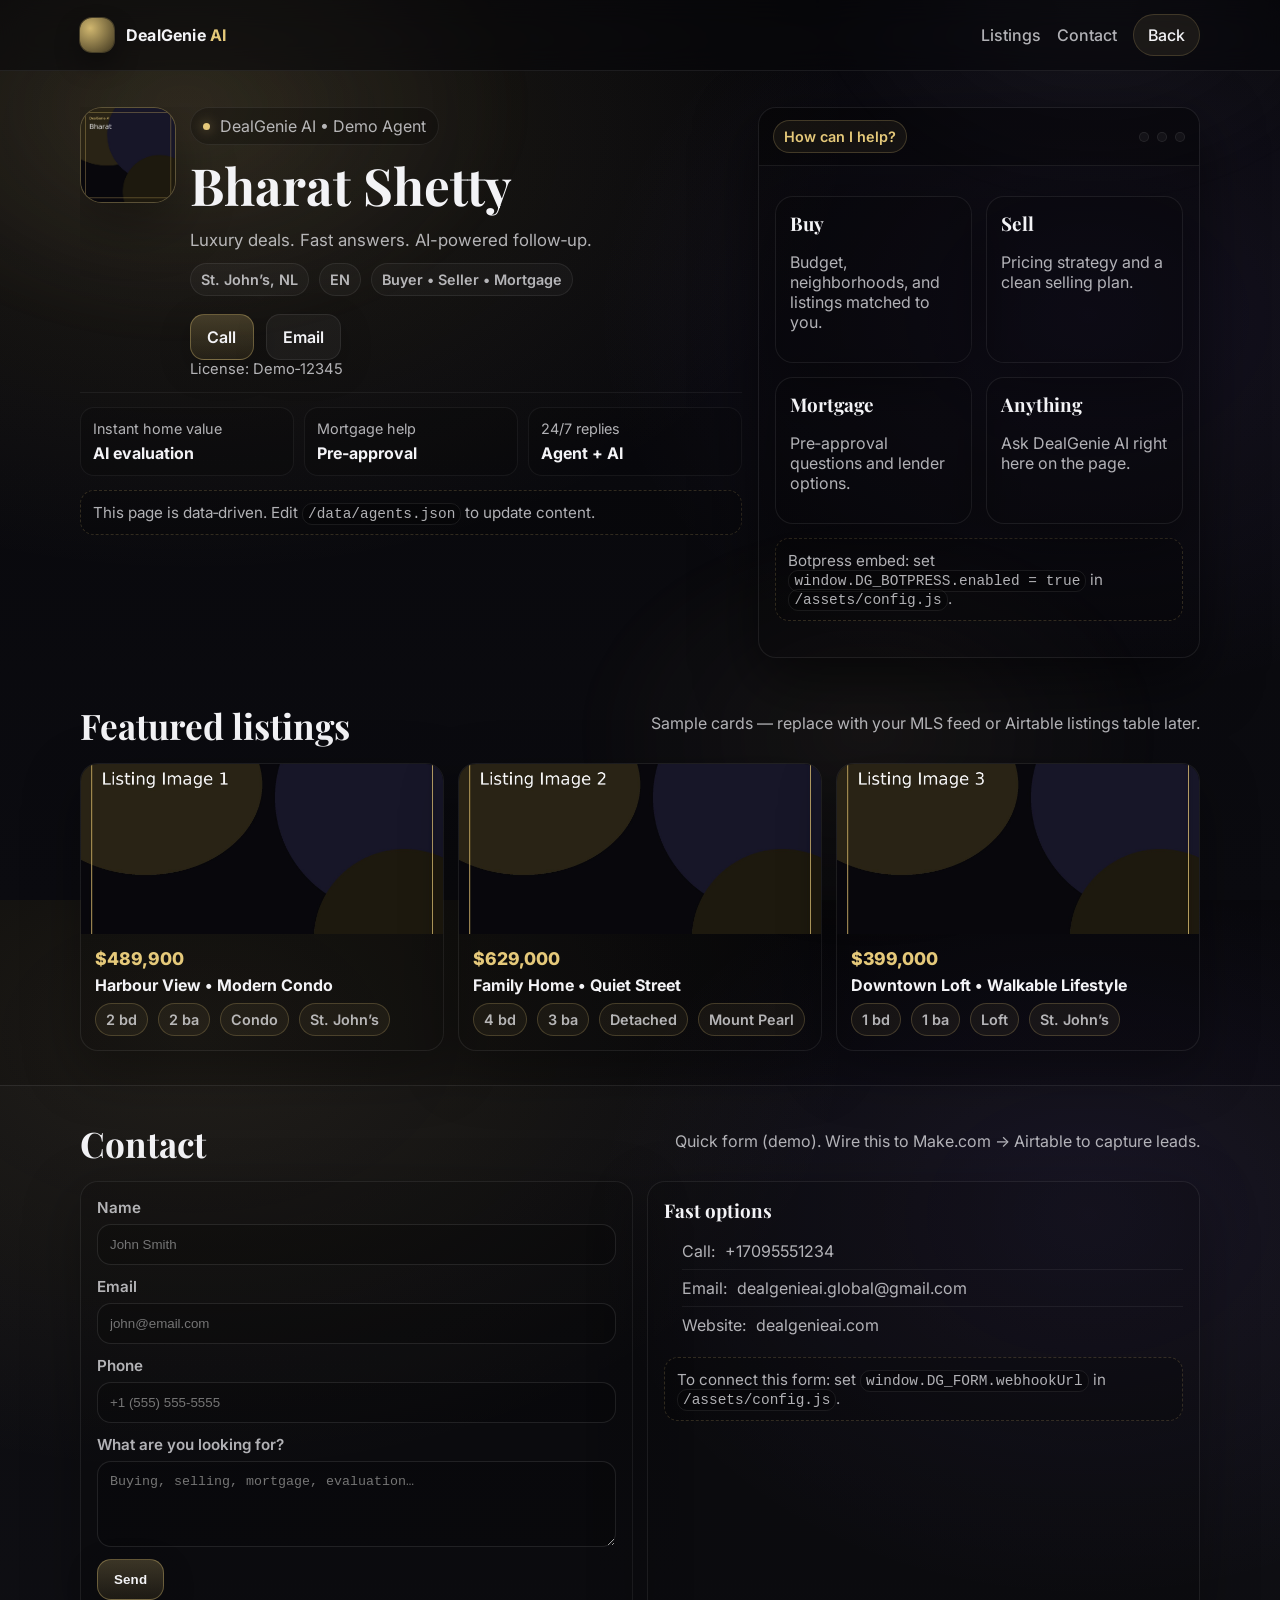
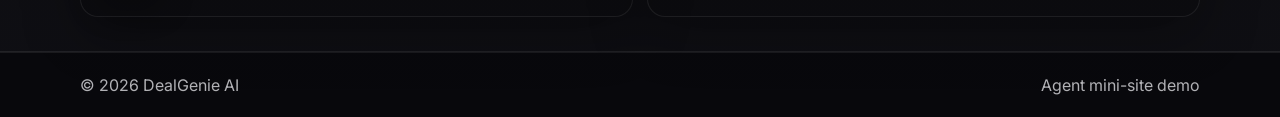
==== agent.html @ 7155f4a6 "Add files via upload" ====
<!doctype html>
<html lang="en">
<head>
  <meta charset="utf-8" />
  <meta name="viewport" content="width=device-width, initial-scale=1" />
  <title>Agent • DealGenie AI</title>
  <meta name="description" content="DealGenie AI agent mini-site." />
  <link rel="icon" href="/assets/favicon.svg" type="image/svg+xml" />
  <link rel="preconnect" href="https://fonts.googleapis.com">
  <link rel="preconnect" href="https://fonts.gstatic.com" crossorigin>
  <link href="https://fonts.googleapis.com/css2?family=Inter:wght@300;400;500;600;700&family=Playfair+Display:wght@500;600;700&display=swap" rel="stylesheet">
  <link rel="stylesheet" href="/assets/styles.css" />
</head>
<body>
  <div class="bg-orbit" aria-hidden="true"></div>

  <header class="topbar">
    <div class="wrap topbar__inner">
      <a class="brand" href="/" aria-label="DealGenie AI Home">
        <span class="brand__mark"></span>
        <span class="brand__text">DealGenie <em>AI</em></span>
      </a>

      <nav class="topnav" aria-label="Primary">
        <a href="#listings">Listings</a>
        <a href="#contact">Contact</a>
        <a href="/" class="pill">Back</a>
      </nav>
    </div>
  </header>

  <main class="agent">
    <section class="agent-hero">
      <div class="wrap agent-hero__grid">
        <div class="agent-hero__left">
          <div class="agent-card">
            <div class="agent-card__top">
              <img id="agentPhoto" class="agent-photo" alt="Agent photo" />
              <div class="agent-meta">
                <div class="kicker"><span class="dot"></span><span id="agentCompany">Real Estate</span></div>
                <h1 id="agentName">Agent Name</h1>
                <p id="agentTagline" class="lead">Your local guide — fast answers, smart deals.</p>

                <div class="badges">
                  <span class="badge" id="agentArea">Area</span>
                  <span class="badge" id="agentLang">EN</span>
                  <span class="badge" id="agentSpecialty">Buyer/Seller</span>
                </div>

                <div class="hero__actions">
                  <a id="btnCall" class="btn btn--gold" href="#">Call</a>
                  <a id="btnEmail" class="btn btn--ghost" href="#">Email</a>
                </div>

                <div class="muted small" id="agentLicense"></div>
              </div>
            </div>

            <div class="agent-card__bottom">
              <div class="quick">
                <div class="quick__item">
                  <div class="mini__label">Instant home value</div>
                  <div class="mini__value">AI evaluation</div>
                </div>
                <div class="quick__item">
                  <div class="mini__label">Mortgage help</div>
                  <div class="mini__value">Pre‑approval</div>
                </div>
                <div class="quick__item">
                  <div class="mini__label">24/7 replies</div>
                  <div class="mini__value">Agent + AI</div>
                </div>
              </div>

              <div class="note">
                This page is data‑driven. Edit <code>/data/agents.json</code> to update content.
              </div>
            </div>
          </div>
        </div>

        <aside class="agent-hero__right">
          <div class="panel">
            <div class="panel__top">
              <div class="chip">How can I help?</div>
              <div class="panel__icons" aria-hidden="true">
                <span></span><span></span><span></span>
              </div>
            </div>
            <div class="panel__body">
              <div class="grid2">
                <div class="card card--tight">
                  <h3>Buy</h3>
                  <p class="muted">Budget, neighborhoods, and listings matched to you.</p>
                </div>
                <div class="card card--tight">
                  <h3>Sell</h3>
                  <p class="muted">Pricing strategy and a clean selling plan.</p>
                </div>
                <div class="card card--tight">
                  <h3>Mortgage</h3>
                  <p class="muted">Pre‑approval questions and lender options.</p>
                </div>
                <div class="card card--tight">
                  <h3>Anything</h3>
                  <p class="muted">Ask DealGenie AI right here on the page.</p>
                </div>
              </div>

              <div class="note">
                Botpress embed: set <code>window.DG_BOTPRESS.enabled = true</code> in <code>/assets/config.js</code>.
              </div>

              <div id="botpressMount" class="botpress-mount" aria-label="Chat widget mount"></div>
            </div>
          </div>
        </aside>
      </div>
    </section>

    <section id="listings" class="section">
      <div class="wrap">
        <div class="section-head">
          <h2>Featured listings</h2>
          <p class="sub">Sample cards — replace with your MLS feed or Airtable listings table later.</p>
        </div>

        <div id="listingGrid" class="listing-grid"></div>
      </div>
    </section>

    <section id="contact" class="section section--alt">
      <div class="wrap">
        <div class="section-head">
          <h2>Contact</h2>
          <p class="sub">Quick form (demo). Wire this to Make.com → Airtable to capture leads.</p>
        </div>

        <div class="grid2">
          <form class="card" id="leadForm">
            <label class="field">
              <span>Name</span>
              <input name="name" required placeholder="John Smith" />
            </label>
            <label class="field">
              <span>Email</span>
              <input type="email" name="email" required placeholder="john@email.com" />
            </label>
            <label class="field">
              <span>Phone</span>
              <input name="phone" placeholder="+1 (555) 555‑5555" />
            </label>
            <label class="field">
              <span>What are you looking for?</span>
              <textarea name="message" rows="4" placeholder="Buying, selling, mortgage, evaluation…"></textarea>
            </label>

            <button class="btn btn--gold" type="submit">Send</button>
            <div class="muted small" id="formStatus" role="status" aria-live="polite"></div>
          </form>

          <div class="card">
            <h3>Fast options</h3>
            <div class="list">
              <div class="list__row"><span class="muted">Call:</span> <a id="contactCall" href="#">—</a></div>
              <div class="list__row"><span class="muted">Email:</span> <a id="contactEmail" href="#">—</a></div>
              <div class="list__row"><span class="muted">Website:</span> <a id="contactWeb" href="#" target="_blank" rel="noreferrer">—</a></div>
            </div>

            <div class="note">
              To connect this form: set <code>window.DG_FORM.webhookUrl</code> in <code>/assets/config.js</code>.
            </div>
          </div>
        </div>

      </div>
    </section>
  </main>

  <footer class="footer">
    <div class="wrap footer__inner">
      <div class="muted">© <span id="y"></span> DealGenie AI</div>
      <div class="muted">Agent mini-site demo</div>
    </div>
  </footer>

  <script src="/assets/config.js"></script>
  <script src="/assets/router.js"></script>
  <script src="/assets/agent.js"></script>
  <script>
    document.getElementById('y').textContent = new Date().getFullYear();
  </script>
</body>
</html>
---- assets/styles.css ----
/* DealGenie AI — Luxury Black & Gold (static demo) */
:root{
  --bg:#07070a;
  --bg2:#0b0b10;
  --panel:#0e0e16;
  --card:#10101a;
  --stroke:rgba(229,201,122,.18);
  --stroke2:rgba(255,255,255,.08);
  --gold:#e5c97a;
  --gold2:#bfa14a;
  --text:#f3f3f6;
  --muted:rgba(243,243,246,.72);
  --shadow: 0 20px 60px rgba(0,0,0,.55);
  --r:18px;
  --r2:14px;
  --max: 1120px;
}

*{box-sizing:border-box}
html,body{height:100%}
body{
  margin:0;
  background: radial-gradient(1200px 800px at 15% 15%, rgba(229,201,122,.10), transparent 55%),
              radial-gradient(900px 700px at 85% 35%, rgba(153,119,255,.09), transparent 55%),
              linear-gradient(180deg, var(--bg), var(--bg2));
  color:var(--text);
  font-family: Inter, system-ui, -apple-system, Segoe UI, Roboto, Arial, sans-serif;
  -webkit-font-smoothing: antialiased;
  -moz-osx-font-smoothing: grayscale;
}

a{color:inherit; text-decoration:none}
a:hover{opacity:.9}
code{
  font-family: ui-monospace, SFMono-Regular, Menlo, Monaco, Consolas, "Liberation Mono", "Courier New", monospace;
  font-size: .95em;
  padding:.12em .35em;
  border:1px solid var(--stroke2);
  border-radius:10px;
  background: rgba(0,0,0,.25);
}

.wrap{width:min(var(--max), calc(100% - 40px)); margin:0 auto}
.muted{color:var(--muted)}
.small{font-size:.92rem}
.sub{color:var(--muted); margin-top:.3rem; max-width: 70ch}

.bg-orbit{
  position:fixed; inset:-120px;
  background:
    radial-gradient(600px 400px at 20% 20%, rgba(229,201,122,.12), transparent 60%),
    radial-gradient(520px 380px at 80% 10%, rgba(255,255,255,.06), transparent 60%),
    radial-gradient(520px 380px at 65% 75%, rgba(229,201,122,.07), transparent 60%);
  filter: blur(20px);
  opacity:.8;
  pointer-events:none;
  z-index:-1;
}

.topbar{
  position:sticky; top:0; z-index:20;
  backdrop-filter: blur(14px);
  background: rgba(7,7,10,.55);
  border-bottom: 1px solid var(--stroke2);
}
.topbar__inner{display:flex; align-items:center; justify-content:space-between; padding:14px 0}
.brand{display:flex; align-items:center; gap:12px}
.brand__mark{
  width:34px; height:34px; border-radius:12px;
  background: radial-gradient(circle at 30% 30%, rgba(229,201,122,.9), rgba(191,161,74,.25));
  box-shadow: 0 0 0 1px rgba(229,201,122,.25), 0 12px 25px rgba(0,0,0,.4);
}
.brand__text{font-weight:700; letter-spacing:.2px}
.brand__text em{font-style:normal; color:var(--gold)}

.topnav{display:flex; align-items:center; gap:16px}
.topnav a{color:var(--muted); font-weight:500}
.topnav a:hover{color:var(--text)}
.pill{
  padding:10px 14px;
  border-radius:999px;
  border:1px solid var(--stroke);
  background: rgba(229,201,122,.08);
  color: var(--text) !important;
}

.hero{padding:54px 0 26px}
.hero__grid{display:grid; grid-template-columns: 1.1fr .9fr; gap:28px; align-items:center}
@media (max-width: 980px){ .hero__grid{grid-template-columns:1fr} }

.kicker{
  display:inline-flex; align-items:center; gap:10px;
  color:var(--muted);
  border:1px solid var(--stroke2);
  padding:8px 12px;
  border-radius:999px;
  background: rgba(0,0,0,.25);
  margin-bottom:14px;
  width: fit-content;
}
.dot{width:7px; height:7px; border-radius:99px; background:var(--gold); box-shadow: 0 0 12px rgba(229,201,122,.55)}
h1,h2,h3{
  font-family: "Playfair Display", Georgia, "Times New Roman", serif;
  margin:0;
}
h1{font-size: clamp(2.2rem, 4vw, 3.2rem); line-height: 1.05}
h2{font-size: clamp(1.6rem, 3vw, 2.2rem)}
h3{font-size: 1.18rem; margin:0 0 6px}
.lead{color:var(--muted); font-size:1.05rem; line-height:1.55; max-width: 70ch; margin:14px 0 0}
.gold{color:var(--gold)}
.glow{color:var(--text); text-shadow: 0 0 16px rgba(229,201,122,.18)}

.hero__actions{display:flex; gap:12px; margin-top:18px; flex-wrap:wrap}
.btn{
  display:inline-flex; align-items:center; justify-content:center;
  border-radius: 14px;
  padding: 12px 16px;
  border:1px solid var(--stroke2);
  background: rgba(255,255,255,.04);
  color: var(--text);
  font-weight: 600;
  letter-spacing:.15px;
  box-shadow: 0 10px 30px rgba(0,0,0,.25);
}
.btn--gold{
  border-color: rgba(229,201,122,.35);
  background: linear-gradient(180deg, rgba(229,201,122,.22), rgba(191,161,74,.10));
}
.btn--ghost:hover{border-color: rgba(229,201,122,.25)}

.mini{display:grid; grid-template-columns: repeat(3, 1fr); gap:12px; margin-top:18px}
@media (max-width: 680px){ .mini{grid-template-columns: 1fr} }
.mini__card{
  padding:14px;
  border-radius: var(--r2);
  border:1px solid var(--stroke2);
  background: rgba(0,0,0,.22);
}
.mini__label{color:var(--muted); font-size:.9rem}
.mini__value{font-weight:700; margin-top:6px}

.panel{
  border-radius: var(--r);
  border:1px solid var(--stroke2);
  background: rgba(0,0,0,.22);
  box-shadow: var(--shadow);
  overflow:hidden;
}
.panel__top{
  display:flex; align-items:center; justify-content:space-between;
  padding:12px 14px;
  border-bottom:1px solid var(--stroke2);
  background: rgba(0,0,0,.25);
}
.chip{
  display:inline-flex; align-items:center;
  padding:7px 10px;
  border-radius:999px;
  border:1px solid rgba(229,201,122,.22);
  color: var(--gold);
  font-weight:600;
  font-size:.9rem;
  background: rgba(229,201,122,.06);
}
.panel__icons{display:flex; gap:8px}
.panel__icons span{width:10px; height:10px; border-radius:99px; border:1px solid var(--stroke2); background: rgba(255,255,255,.04)}
.panel__body{padding:16px}

.preview{display:grid; grid-template-columns: 1fr 1fr; gap:12px}
@media (max-width: 520px){ .preview{grid-template-columns:1fr} }
.avatar-skel{width:58px; height:58px; border-radius:18px; border:1px solid var(--stroke2); background: rgba(255,255,255,.05)}
.lines .line{height:10px; border-radius:999px; border:1px solid var(--stroke2); background: rgba(255,255,255,.04); margin:8px 0}
.w80{width:80%} .w70{width:70%} .w60{width:60%}
.cta-skel{height:40px; border-radius:14px; border:1px solid rgba(229,201,122,.25); background: rgba(229,201,122,.08); margin-top:12px}
.card-skel{height:90px; border-radius:18px; border:1px solid var(--stroke2); background: rgba(255,255,255,.04); margin-bottom:12px}
.note{
  margin-top:14px;
  color: var(--muted);
  font-size: .95rem;
  border:1px dashed rgba(229,201,122,.18);
  padding:12px 12px;
  border-radius:14px;
  background: rgba(0,0,0,.18);
}

.section{padding:34px 0}
.section--alt{background: rgba(255,255,255,.02); border-top:1px solid var(--stroke2); border-bottom:1px solid var(--stroke2)}
.grid3{display:grid; grid-template-columns: repeat(3, 1fr); gap:14px; margin-top:14px}
.grid2{display:grid; grid-template-columns: repeat(2, 1fr); gap:14px; margin-top:14px}
@media (max-width: 900px){ .grid3{grid-template-columns:1fr} .grid2{grid-template-columns:1fr} }

.card{
  padding:16px;
  border-radius: var(--r);
  border:1px solid var(--stroke2);
  background: rgba(0,0,0,.20);
  box-shadow: 0 18px 55px rgba(0,0,0,.35);
}
.card--tight{padding:14px}
.list{margin:10px 0 0; padding-left: 18px; color: var(--muted)}
.list__row{display:flex; gap:10px; padding:8px 0; border-bottom:1px solid rgba(255,255,255,.06)}
.list__row:last-child{border-bottom:0}
.list--ol{padding-left: 22px}

.cta{
  margin-top: 18px;
  padding: 18px;
  border-radius: var(--r);
  border:1px solid rgba(229,201,122,.25);
  background: radial-gradient(700px 300px at 20% 10%, rgba(229,201,122,.10), transparent 60%),
              rgba(0,0,0,.18);
  display:flex; align-items:center; justify-content:space-between; gap:14px;
  flex-wrap:wrap;
}
.cta__copy h3{margin:0 0 6px}
.cta__copy p{margin:0; color:var(--muted)}

.footer{
  padding:22px 0;
  border-top:1px solid var(--stroke2);
  background: rgba(0,0,0,.20);
}
.footer__inner{display:flex; align-items:center; justify-content:space-between; gap:12px; flex-wrap:wrap}

/* Agent page */
.agent{padding-top: 10px}
.agent-hero{padding: 26px 0 10px}
.agent-hero__grid{display:grid; grid-template-columns: 1.2fr .8fr; gap:16px; align-items:start}
@media (max-width: 980px){ .agent-hero__grid{grid-template-columns:1fr} }

.agent-card{overflow:hidden}
.agent-card__top{display:flex; gap:14px; align-items:flex-start}
@media (max-width: 600px){ .agent-card__top{flex-direction:column} }
.agent-photo{
  width: 96px; height: 96px; border-radius: 22px;
  border:1px solid rgba(229,201,122,.25);
  background: rgba(255,255,255,.03);
  object-fit: cover;
  box-shadow: 0 18px 55px rgba(0,0,0,.35);
}
.agent-meta{flex:1}
.badges{display:flex; gap:10px; flex-wrap:wrap; margin-top:10px}
.badge{
  padding:7px 10px;
  border-radius:999px;
  border:1px solid rgba(255,255,255,.08);
  background: rgba(255,255,255,.03);
  color: var(--muted);
  font-weight:600;
  font-size:.9rem;
}
.agent-card__bottom{margin-top:14px; border-top:1px solid rgba(255,255,255,.06); padding-top:14px}
.quick{display:grid; grid-template-columns: repeat(3, 1fr); gap:10px}
@media (max-width: 700px){ .quick{grid-template-columns: 1fr} }
.quick__item{
  border:1px solid rgba(255,255,255,.06);
  border-radius: 14px;
  padding:12px;
  background: rgba(0,0,0,.14);
}
.section-head{display:flex; align-items:flex-end; justify-content:space-between; gap:14px; flex-wrap:wrap; margin-bottom: 14px}

.listing-grid{display:grid; grid-template-columns: repeat(3, 1fr); gap:14px}
@media (max-width: 980px){ .listing-grid{grid-template-columns: 1fr} }

.listing{
  border-radius: var(--r);
  border:1px solid rgba(255,255,255,.08);
  background: rgba(0,0,0,.18);
  overflow:hidden;
  box-shadow: 0 18px 55px rgba(0,0,0,.35);
}
.listing__img{width:100%; height: 170px; object-fit: cover; display:block; background: rgba(255,255,255,.03)}
.listing__body{padding:14px}
.listing__price{color: var(--gold); font-weight: 800; font-size: 1.1rem}
.listing__meta{margin-top:8px; color: var(--muted); display:flex; gap:10px; flex-wrap:wrap}
.pill2{
  padding:7px 10px;
  border-radius:999px;
  border:1px solid rgba(229,201,122,.22);
  background: rgba(229,201,122,.06);
  color: var(--muted);
  font-weight: 600;
  font-size: .9rem;
}

.field{display:grid; gap:7px; margin-bottom:12px}
.field span{color: var(--muted); font-weight: 600; font-size:.95rem}
input, textarea{
  width:100%;
  padding: 12px 12px;
  border-radius: 14px;
  border:1px solid rgba(255,255,255,.10);
  background: rgba(0,0,0,.18);
  color: var(--text);
  outline: none;
}
input:focus, textarea:focus{border-color: rgba(229,201,122,.30); box-shadow: 0 0 0 4px rgba(229,201,122,.08)}
button{cursor:pointer}

.botpress-mount{min-height: 20px}
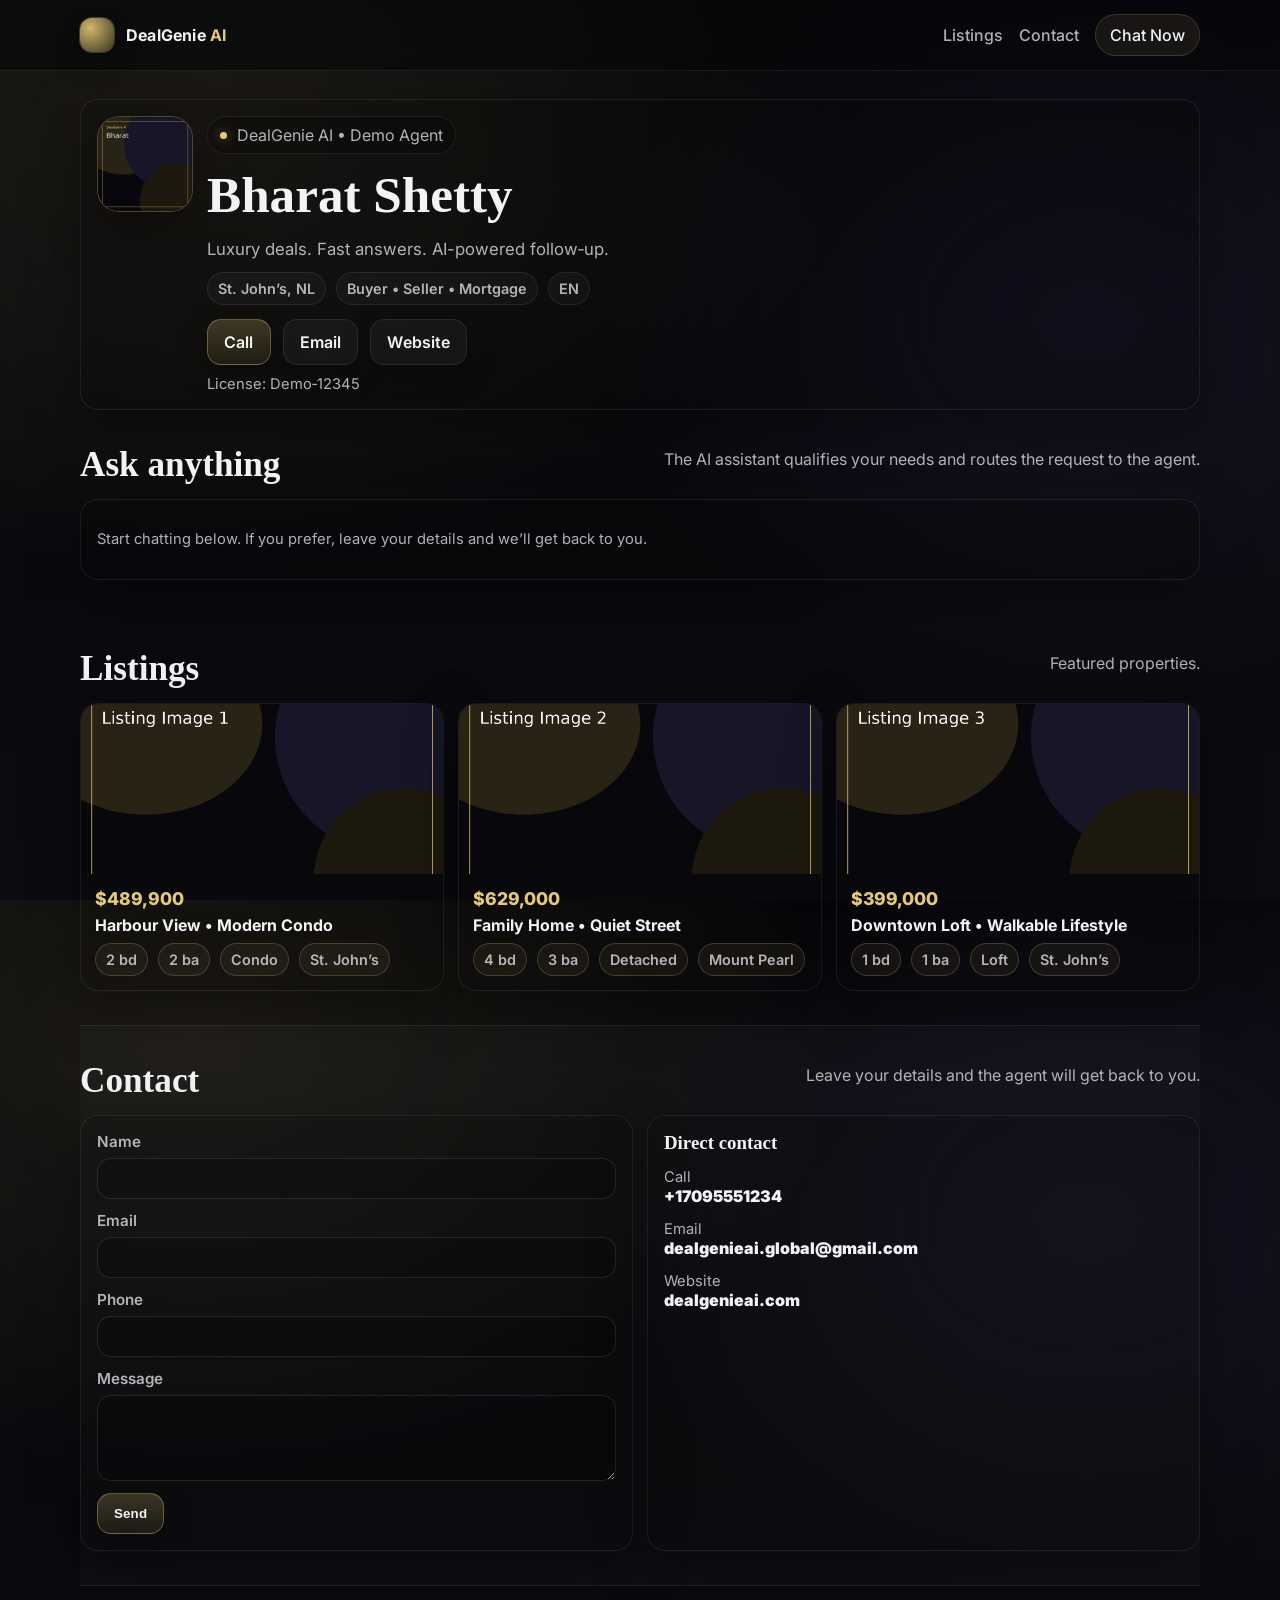
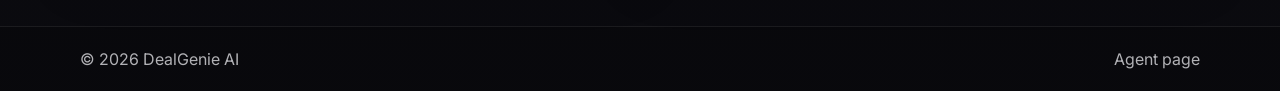
==== commit 71ddef5e: "Update agent.html" ====
--- a/agent.html
+++ b/agent.html
@@ -4,191 +4,166 @@
   <meta charset="utf-8" />
   <meta name="viewport" content="width=device-width, initial-scale=1" />
   <title>Agent • DealGenie AI</title>
-  <meta name="description" content="DealGenie AI agent mini-site." />
-  <link rel="icon" href="/assets/favicon.svg" type="image/svg+xml" />
+
+  <!-- Fonts -->
   <link rel="preconnect" href="https://fonts.googleapis.com">
   <link rel="preconnect" href="https://fonts.gstatic.com" crossorigin>
-  <link href="https://fonts.googleapis.com/css2?family=Inter:wght@300;400;500;600;700&family=Playfair+Display:wght@500;600;700&display=swap" rel="stylesheet">
+  <link href="https://fonts.googleapis.com/css2?family=Inter:wght@300;400;500;600;700;800;900&display=swap" rel="stylesheet">
+
+  <!-- Styles -->
   <link rel="stylesheet" href="/assets/styles.css" />
 </head>
 <body>
-  <div class="bg-orbit" aria-hidden="true"></div>
 
-  <header class="topbar">
-    <div class="wrap topbar__inner">
-      <a class="brand" href="/" aria-label="DealGenie AI Home">
-        <span class="brand__mark"></span>
-        <span class="brand__text">DealGenie <em>AI</em></span>
-      </a>
+<!-- Top Bar -->
+<header class="topbar">
+  <div class="wrap topbar__inner">
+    <div class="brand">
+      <span class="brand__mark"></span>
+      <span class="brand__text">DealGenie <em>AI</em></span>
+    </div>
 
-      <nav class="topnav" aria-label="Primary">
-        <a href="#listings">Listings</a>
-        <a href="#contact">Contact</a>
-        <a href="/" class="pill">Back</a>
-      </nav>
-    </div>
-  </header>
+    <nav class="topnav">
+      <a href="#listings">Listings</a>
+      <a href="#contact">Contact</a>
+      <a class="pill" href="#chat">Chat Now</a>
+    </nav>
+  </div>
+</header>
 
-  <main class="agent">
-    <section class="agent-hero">
-      <div class="wrap agent-hero__grid">
-        <div class="agent-hero__left">
-          <div class="agent-card">
-            <div class="agent-card__top">
-              <img id="agentPhoto" class="agent-photo" alt="Agent photo" />
-              <div class="agent-meta">
-                <div class="kicker"><span class="dot"></span><span id="agentCompany">Real Estate</span></div>
-                <h1 id="agentName">Agent Name</h1>
-                <p id="agentTagline" class="lead">Your local guide — fast answers, smart deals.</p>
+<main class="wrap" style="padding:28px 0 40px;">
 
-                <div class="badges">
-                  <span class="badge" id="agentArea">Area</span>
-                  <span class="badge" id="agentLang">EN</span>
-                  <span class="badge" id="agentSpecialty">Buyer/Seller</span>
-                </div>
+  <!-- AGENT HEADER -->
+  <section class="card">
+    <div class="agent-card__top">
+      <img id="agentPhoto" class="agent-photo" src="" alt="Agent photo" />
 
-                <div class="hero__actions">
-                  <a id="btnCall" class="btn btn--gold" href="#">Call</a>
-                  <a id="btnEmail" class="btn btn--ghost" href="#">Email</a>
-                </div>
+      <div>
+        <div class="kicker"><span class="dot"></span><span id="agentCompany">Real Estate</span></div>
+        <h1 id="agentName">Agent Name</h1>
+        <p id="agentTagline" class="lead">
+          Local expertise powered by AI concierge.
+        </p>
 
-                <div class="muted small" id="agentLicense"></div>
-              </div>
-            </div>
-
-            <div class="agent-card__bottom">
-              <div class="quick">
-                <div class="quick__item">
-                  <div class="mini__label">Instant home value</div>
-                  <div class="mini__value">AI evaluation</div>
-                </div>
-                <div class="quick__item">
-                  <div class="mini__label">Mortgage help</div>
-                  <div class="mini__value">Pre‑approval</div>
-                </div>
-                <div class="quick__item">
-                  <div class="mini__label">24/7 replies</div>
-                  <div class="mini__value">Agent + AI</div>
-                </div>
-              </div>
-
-              <div class="note">
-                This page is data‑driven. Edit <code>/data/agents.json</code> to update content.
-              </div>
-            </div>
-          </div>
+        <div class="badges">
+          <span class="badge" id="agentArea">Area</span>
+          <span class="badge" id="agentSpecialty">Buy / Sell</span>
+          <span class="badge" id="agentLang">EN</span>
         </div>
 
-        <aside class="agent-hero__right">
-          <div class="panel">
-            <div class="panel__top">
-              <div class="chip">How can I help?</div>
-              <div class="panel__icons" aria-hidden="true">
-                <span></span><span></span><span></span>
-              </div>
-            </div>
-            <div class="panel__body">
-              <div class="grid2">
-                <div class="card card--tight">
-                  <h3>Buy</h3>
-                  <p class="muted">Budget, neighborhoods, and listings matched to you.</p>
-                </div>
-                <div class="card card--tight">
-                  <h3>Sell</h3>
-                  <p class="muted">Pricing strategy and a clean selling plan.</p>
-                </div>
-                <div class="card card--tight">
-                  <h3>Mortgage</h3>
-                  <p class="muted">Pre‑approval questions and lender options.</p>
-                </div>
-                <div class="card card--tight">
-                  <h3>Anything</h3>
-                  <p class="muted">Ask DealGenie AI right here on the page.</p>
-                </div>
-              </div>
-
-              <div class="note">
-                Botpress embed: set <code>window.DG_BOTPRESS.enabled = true</code> in <code>/assets/config.js</code>.
-              </div>
-
-              <div id="botpressMount" class="botpress-mount" aria-label="Chat widget mount"></div>
-            </div>
-          </div>
-        </aside>
-      </div>
-    </section>
-
-    <section id="listings" class="section">
-      <div class="wrap">
-        <div class="section-head">
-          <h2>Featured listings</h2>
-          <p class="sub">Sample cards — replace with your MLS feed or Airtable listings table later.</p>
+        <div class="hero__actions" style="margin-top:14px;">
+          <a id="btnCall" class="btn btn--gold" href="#">Call</a>
+          <a id="btnEmail" class="btn btn--ghost" href="#">Email</a>
+          <a id="btnWebsite" class="btn btn--ghost" href="#" target="_blank">Website</a>
         </div>
 
-        <div id="listingGrid" class="listing-grid"></div>
+        <div id="agentLicense" class="muted small" style="margin-top:10px;"></div>
       </div>
-    </section>
+    </div>
+  </section>
 
-    <section id="contact" class="section section--alt">
-      <div class="wrap">
-        <div class="section-head">
-          <h2>Contact</h2>
-          <p class="sub">Quick form (demo). Wire this to Make.com → Airtable to capture leads.</p>
+  <!-- AI CHAT -->
+  <section id="chat" class="section">
+    <div class="section-head">
+      <h2>Ask anything</h2>
+      <p class="sub">
+        The AI assistant qualifies your needs and routes the request to the agent.
+      </p>
+    </div>
+
+    <div class="card">
+      <p class="muted small">
+        Start chatting below. If you prefer, leave your details and we’ll get back to you.
+      </p>
+      <!-- Botpress loads as floating widget -->
+    </div>
+  </section>
+
+  <!-- LISTINGS -->
+  <section id="listings" class="section">
+    <div class="section-head">
+      <h2>Listings</h2>
+      <p class="sub">Featured properties.</p>
+    </div>
+
+    <div id="listingGrid" class="listing-grid"></div>
+  </section>
+
+  <!-- CONTACT -->
+  <section id="contact" class="section section--alt">
+    <div class="section-head">
+      <h2>Contact</h2>
+      <p class="sub">Leave your details and the agent will get back to you.</p>
+    </div>
+
+    <div class="grid2">
+      <!-- FORM -->
+      <form id="leadForm" class="card">
+        <label class="field">
+          <span>Name             </span>
+          <input name="name" required />
+        </label>
+
+        <label class="field">
+          <span>Email</span>
+          <input type="email" name="email" required />
+        </label>
+
+        <label class="field">
+          <span>Phone</span>
+          <input name="phone" />
+        </label>
+
+        <label class="field">
+          <span>Message</span>
+          <textarea name="message" rows="4"></textarea>
+        </label>
+
+        <button class="btn btn--gold" type="submit">
+          Send
+        </button>
+
+        <div id="formStatus" class="muted small"></div>
+      </form>
+
+      <!-- QUICK CONTACT -->
+      <div class="card">
+        <h3>Direct contact</h3>
+
+        <div style="margin-top:14px;">
+          <div class="muted small">Call</div>
+          <a id="contactCall" style="font-weight:900;" href="#">—</a>
         </div>
 
-        <div class="grid2">
-          <form class="card" id="leadForm">
-            <label class="field">
-              <span>Name</span>
-              <input name="name" required placeholder="John Smith" />
-            </label>
-            <label class="field">
-              <span>Email</span>
-              <input type="email" name="email" required placeholder="john@email.com" />
-            </label>
-            <label class="field">
-              <span>Phone</span>
-              <input name="phone" placeholder="+1 (555) 555‑5555" />
-            </label>
-            <label class="field">
-              <span>What are you looking for?</span>
-              <textarea name="message" rows="4" placeholder="Buying, selling, mortgage, evaluation…"></textarea>
-            </label>
-
-            <button class="btn btn--gold" type="submit">Send</button>
-            <div class="muted small" id="formStatus" role="status" aria-live="polite"></div>
-          </form>
-
-          <div class="card">
-            <h3>Fast options</h3>
-            <div class="list">
-              <div class="list__row"><span class="muted">Call:</span> <a id="contactCall" href="#">—</a></div>
-              <div class="list__row"><span class="muted">Email:</span> <a id="contactEmail" href="#">—</a></div>
-              <div class="list__row"><span class="muted">Website:</span> <a id="contactWeb" href="#" target="_blank" rel="noreferrer">—</a></div>
-            </div>
-
-            <div class="note">
-              To connect this form: set <code>window.DG_FORM.webhookUrl</code> in <code>/assets/config.js</code>.
-            </div>
-          </div>
+        <div style="margin-top:14px;">
+          <div class="muted small">Email</div>
+          <a id="contactEmail" style="font-weight:900;" href="#">—</a>
         </div>
 
+        <div style="margin-top:14px;">
+          <div class="muted small">Website</div>
+          <a id="contactWeb" style="font-weight:900;" href="#" target="_blank">—</a>
+        </div>
       </div>
-    </section>
-  </main>
+    </div>
+  </section>
 
-  <footer class="footer">
-    <div class="wrap footer__inner">
-      <div class="muted">© <span id="y"></span> DealGenie AI</div>
-      <div class="muted">Agent mini-site demo</div>
-    </div>
-  </footer>
+</main>
 
-  <script src="/assets/config.js"></script>
-  <script src="/assets/router.js"></script>
-  <script src="/assets/agent.js"></script>
-  <script>
-    document.getElementById('y').textContent = new Date().getFullYear();
-  </script>
+<footer class="footer">
+  <div class="wrap footer__inner">
+    <div class="muted">© <span id="year"></span> DealGenie AI</div>
+    <div class="muted">Agent page</div>
+  </div>
+</footer>
+
+<!-- Scripts -->
+<script src="/assets/config.js"></script>
+<script src="/assets/agent.js"></script>
+
+<script>
+  document.getElementById("year").textContent = new Date().getFullYear();
+</script>
+
 </body>
 </html>
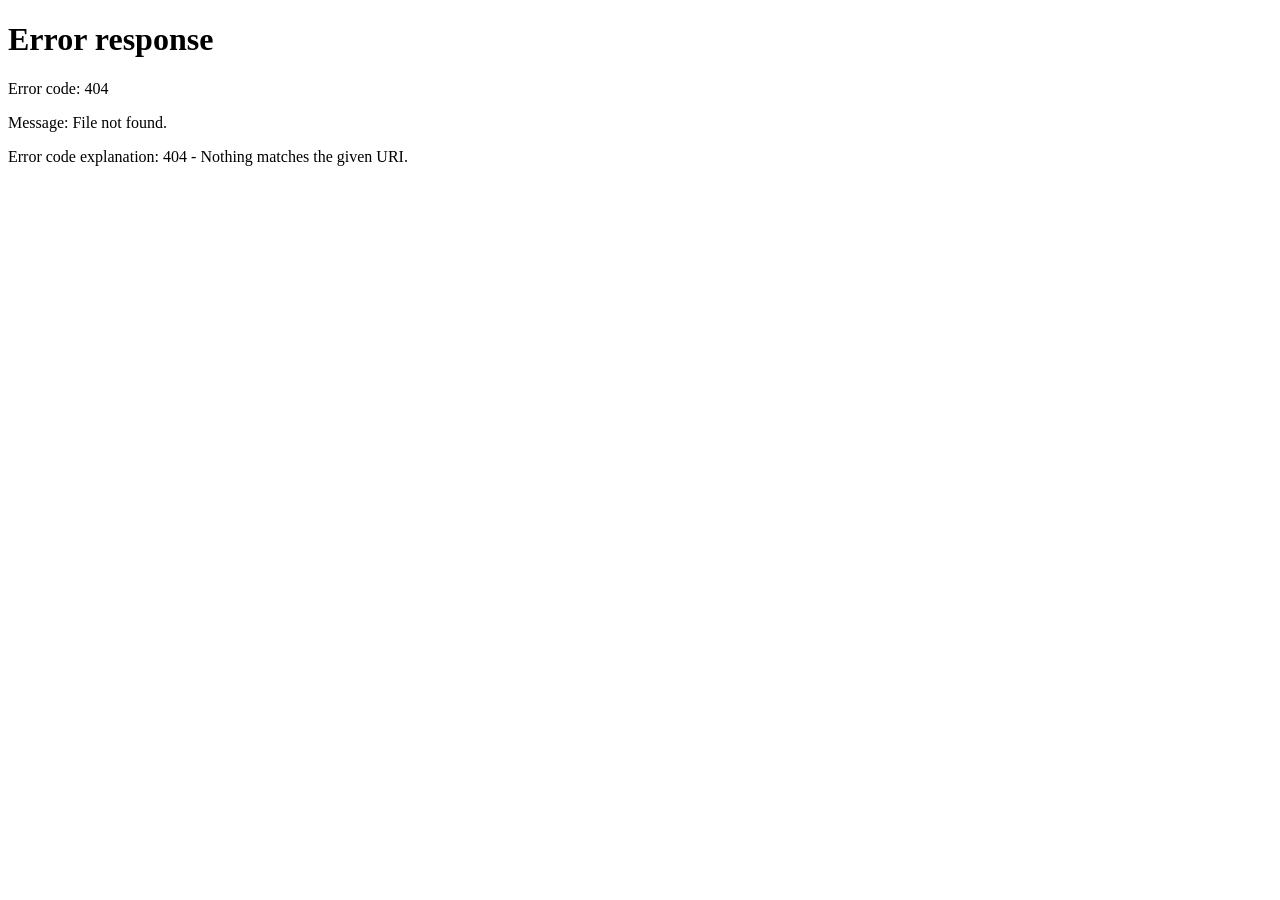
==== commit 26bc3b71: "Refactor agent.html for improved structure and content" ====
--- a/agent.html
+++ b/agent.html
@@ -1,14 +1,60 @@
-<!doctype html>
+[2:14 a.m., 2026-01-09] Bharat: /* DealGenie AI — Luxury Agent Page (Option A: White + Gold + Serif) */
+
+:root{
+  --bg:#ffffff;
+  --bg-soft:#fbfbfd;
+  --ink:#0b1220;
+  --muted:rgba(11,18,32,.65);
+  --stroke:rgba(11,18,32,.10);
+
+  --gold:#c7a24a;
+  --gold-2:#e6d3a6;
+
+  --shadow: 0 18px 50px rgba(11,18,32,.10);
+  --shadow-soft: 0 10px 28px rgba(11,18,32,.08);
+
+  --r:18px;
+  --max: 1140px;
+
+  --sans: Inter, system-ui, -apple-system, Segoe UI, Roboto, Arial, sans-serif;
+  --serif: "Playfair Display", Georgia, "Times New Roman", serif;
+}
+
+*{box-sizing:border-box}
+html,body{height:100%}
+
+body{
+  margin:0;
+  font-family: var(--sans);
+  color: var(--ink);
+  background:
+    radial-gradient(900px 500px at 12% 8%, rgba(199,162,74,.10), transparent 55%),
+    radial-gradient(900px 600px at 92% 18%, rgb…
+[2:21 a.m., 2026-01-09] Bharat: <!doctype html>
+<html>
+<head>
+  <meta charset="utf-8" />
+  <meta name="viewport" content="width=device-width, initial-scale=1" />
+  <title>DealGenie AI</title>
+  <script>
+    // Change "bharat" later to dynamic slug or your default agent
+    location.replace("/agent/bharat");
+  </script>
+</head>
+<body></body>
+</html>
+[2:24 a.m., 2026-01-09] Bharat: <!doctype html>
 <html lang="en">
 <head>
   <meta charset="utf-8" />
   <meta name="viewport" content="width=device-width, initial-scale=1" />
   <title>Agent • DealGenie AI</title>
+  <meta name="description" content="Luxury agent page powered by DealGenie AI." />
 
   <!-- Fonts -->
   <link rel="preconnect" href="https://fonts.googleapis.com">
   <link rel="preconnect" href="https://fonts.gstatic.com" crossorigin>
-  <link href="https://fonts.googleapis.com/css2?family=Inter:wght@300;400;500;600;700;800;900&display=swap" rel="stylesheet">
+  <link href="https://fonts.googleapis.com/css2?family=Inter:wght@300;400;500;600;700;800;900&family=Playfair+Display:wght@600;700;800&display=swap" rel="stylesheet">
 
   <!-- Styles -->
   <link rel="stylesheet" href="/assets/styles.css" />
@@ -18,12 +64,12 @@
 <!-- Top Bar -->
 <header class="topbar">
   <div class="wrap topbar__inner">
-    <div class="brand">
+    <a class="brand" href="/" aria-label="DealGenie AI">
       <span class="brand__mark"></span>
       <span class="brand__text">DealGenie <em>AI</em></span>
-    </div>
-
-    <nav class="topnav">
+    </a>
+
+    <nav class="topnav" aria-label="Primary">
       <a href="#listings">Listings</a>
       <a href="#contact">Contact</a>
       <a class="pill" href="#chat">Chat Now</a>
@@ -31,118 +77,176 @@
   </div>
 </header>
 
-<main class="wrap" style="padding:28px 0 40px;">
-
-  <!-- AGENT HEADER -->
-  <section class="card">
-    <div class="agent-card__top">
-      <img id="agentPhoto" class="agent-photo" src="" alt="Agent photo" />
-
-      <div>
-        <div class="kicker"><span class="dot"></span><span id="agentCompany">Real Estate</span></div>
-        <h1 id="agentName">Agent Name</h1>
-        <p id="agentTagline" class="lead">
-          Local expertise powered by AI concierge.
+<main>
+
+  <!-- HERO -->
+  <section class="hero">
+    <div class="wrap hero__inner">
+
+      <div class="hero__left">
+        <div class="kicker">
+          <span class="dot"></span>
+          <span id="agentCompany">Luxury Real Estate</span>
+        </div>
+
+        <h1 class="hero__title">
+          <span id="agentName">Agent Name</span>
+        </h1>
+
+        <p id="agentTagline" class="hero__subtitle">
+          Local expertise. Beautiful homes. AI-powered follow-up.
         </p>
 
-        <div class="badges">
-          <span class="badge" id="agentArea">Area</span>
-          <span class="badge" id="agentSpecialty">Buy / Sell</span>
-          <span class="badge" id="agentLang">EN</span>
-        </div>
-
-        <div class="hero__actions" style="margin-top:14px;">
+        <div class="meta-row">
+          <span class="chip" id="agentArea">Area</span>
+          <span class="chip" id="agentSpecialty">Buyer • Seller</span>
+          <span class="chip" id="agentLang">EN</span>
+        </div>
+
+        <div class="cta-row">
           <a id="btnCall" class="btn btn--gold" href="#">Call</a>
           <a id="btnEmail" class="btn btn--ghost" href="#">Email</a>
-          <a id="btnWebsite" class="btn btn--ghost" href="#" target="_blank">Website</a>
-        </div>
-
-        <div id="agentLicense" class="muted small" style="margin-top:10px;"></div>
-      </div>
-    </div>
-  </section>
-
-  <!-- AI CHAT -->
+          <a id="btnWebsite" class="btn btn--ghost" href="#" target="_blank" rel="noreferrer">Website</a>
+        </div>
+
+        <div id="agentLicense" class="fineprint"></div>
+
+        <div class="trustbar">
+          <div class="trust">
+            <div class="trust__top">24/7</div>
+            <div class="trust__bottom">AI Concierge</div>
+          </div>
+          <div class="trust">
+            <div class="trust__top">Fast</div>
+            <div class="trust__bottom">Response Time</div>
+          </div>
+          <div class="trust">
+            <div class="trust__top">Qualified</div>
+            <div class="trust__bottom">Lead Routing</div>
+          </div>
+        </div>
+      </div>
+
+      <div class="hero__right">
+        <div class="portrait-card">
+          <div class="portrait-glow"></div>
+          <img id="agentPhoto" class="portrait" alt="Agent photo" />
+          <div class="portrait-badge">
+            <span class="portrait-badge__dot"></span>
+            <span>Verified Agent</span>
+          </div>
+        </div>
+
+        <div class="mini-card">
+          <div class="mini-card__title">Quick actions</div>
+          <div class="mini-actions">
+            <a class="mini-btn" href="#chat">Ask the AI</a>
+            <a class="mini-btn" href="#listings">View listings</a>
+            <a class="mini-btn" href="#contact">Request a callback</a>
+          </div>
+        </div>
+      </div>
+
+    </div>
+  </section>
+
+  <!-- CHAT / AI -->
   <section id="chat" class="section">
-    <div class="section-head">
-      <h2>Ask anything</h2>
-      <p class="sub">
-        The AI assistant qualifies your needs and routes the request to the agent.
-      </p>
-    </div>
-
-    <div class="card">
-      <p class="muted small">
-        Start chatting below. If you prefer, leave your details and we’ll get back to you.
-      </p>
-      <!-- Botpress loads as floating widget -->
+    <div class="wrap">
+      <div class="section-head">
+        <div>
+          <h2>Ask anything</h2>
+          <p class="sub">
+            Use the AI concierge to get instant answers and get matched to the right next step.
+          </p>
+        </div>
+        <a class="btn btn--ghost" href="#contact">Prefer a callback?</a>
+      </div>
+
+      <div class="callout">
+        <div class="callout__title">Chat is available on this page (bottom-right)</div>
+        <div class="callout__text">
+          Ask about homes, neighborhoods, financing, timelines, and more — the assistant qualifies your needs and routes the request to the agent.
+        </div>
+      </div>
     </div>
   </section>
 
   <!-- LISTINGS -->
-  <section id="listings" class="section">
-    <div class="section-head">
-      <h2>Listings</h2>
-      <p class="sub">Featured properties.</p>
-    </div>
-
-    <div id="listingGrid" class="listing-grid"></div>
+  <section id="listings" class="section section--soft">
+    <div class="wrap">
+      <div class="section-head">
+        <div>
+          <h2>Featured listings</h2>
+          <p class="sub">Hand-picked properties to match what buyers are asking for most.</p>
+        </div>
+      </div>
+
+      <div id="listingGrid" class="listing-grid"></div>
+    </div>
   </section>
 
   <!-- CONTACT -->
-  <section id="contact" class="section section--alt">
-    <div class="section-head">
-      <h2>Contact</h2>
-      <p class="sub">Leave your details and the agent will get back to you.</p>
-    </div>
-
-    <div class="grid2">
-      <!-- FORM -->
-      <form id="leadForm" class="card">
-        <label class="field">
-          <span>Name             </span>
-          <input name="name" required />
-        </label>
-
-        <label class="field">
-          <span>Email</span>
-          <input type="email" name="email" required />
-        </label>
-
-        <label class="field">
-          <span>Phone</span>
-          <input name="phone" />
-        </label>
-
-        <label class="field">
-          <span>Message</span>
-          <textarea name="message" rows="4"></textarea>
-        </label>
-
-        <button class="btn btn--gold" type="submit">
-          Send
-        </button>
-
-        <div id="formStatus" class="muted small"></div>
-      </form>
-
-      <!-- QUICK CONTACT -->
-      <div class="card">
-        <h3>Direct contact</h3>
-
-        <div style="margin-top:14px;">
-          <div class="muted small">Call</div>
-          <a id="contactCall" style="font-weight:900;" href="#">—</a>
-        </div>
-
-        <div style="margin-top:14px;">
-          <div class="muted small">Email</div>
-          <a id="contactEmail" style="font-weight:900;" href="#">—</a>
-        </div>
-
-        <div style="margin-top:14px;">
-          <div class="muted small">Website</div>
-          <a id="contactWeb" style="font-weight:900;" href="#" target="_blank">—</a>
+  <section id="contact" class="section">
+    <div class="wrap">
+      <div class="section-head">
+        <div>
+          <h2>Contact</h2>
+          <p class="sub">Share a few details — we’ll get back to you quickly.</p>
+        </div>
+      </div>
+
+      <div class="grid2">
+        <!-- FORM -->
+        <form class="card" id="leadForm">
+          <div class="form-title">Request a callback</div>
+
+          <label class="field">
+            <span>Name</span>
+            <input name="name" required placeholder="John Smith" />
+          </label>
+
+          <label class="field">
+            <span>Email</span>
+            <input type="email" name="email" required placeholder="john@email.com" />
+          </label>
+
+          <label class="field">
+            <span>Phone</span>
+            <input name="phone" placeholder="+1 (555) 555-5555" />
+          </label>
+
+          <label class="field">
+            <span>What are you looking for?</span>
+            <textarea name="message" rows="4" placeholder="Buying, selling, mortgage, evaluation..."></textarea>
+          </label>
+
+          <button class="btn btn--gold" type="submit">Send</button>
+          <div class="fineprint" id="formStatus" role="status" aria-live="polite"></div>
+        </form>
+
+        <!-- DIRECT -->
+        <div class="card">
+          <div class="form-title">Direct contact</div>
+
+          <div class="direct">
+            <div class="direct__label">Call</div>
+            <a id="contactCall" class="direct__value" href="#">—</a>
+          </div>
+
+          <div class="direct">
+            <div class="direct__label">Email</div>
+            <a id="contactEmail" class="direct__value" href="#">—</a>
+          </div>
+
+          <div class="direct">
+            <div class="direct__label">Website</div>
+            <a id="contactWeb" class="direct__value" href="#" target="_blank" rel="noreferrer">—</a>
+          </div>
+
+          <div class="note">
+            Tip: Visitors can use the chat bubble to get instant answers. You’ll receive qualified lead details.
+          </div>
         </div>
       </div>
     </div>
@@ -152,18 +256,15 @@
 
 <footer class="footer">
   <div class="wrap footer__inner">
-    <div class="muted">© <span id="year"></span> DealGenie AI</div>
-    <div class="muted">Agent page</div>
+    <div class="muted">© <span id="y"></span> DealGenie AI</div>
+    <div class="muted">Luxury Agent Page</div>
   </div>
 </footer>
 
 <!-- Scripts -->
 <script src="/assets/config.js"></script>
 <script src="/assets/agent.js"></script>
-
-<script>
-  document.getElementById("year").textContent = new Date().getFullYear();
-</script>
+<script>document.getElementById('y').textContent = new Date().getFullYear();</script>
 
 </body>
 </html>
--- a/assets/styles.css
+++ b/assets/styles.css
@@ -1,301 +1,325 @@
-/* DealGenie AI — Luxury Black & Gold (static demo) */
+/* DealGenie AI — Luxury Agent Page (Option A: White + Gold + Serif) */
+
 :root{
-  --bg:#07070a;
-  --bg2:#0b0b10;
-  --panel:#0e0e16;
-  --card:#10101a;
-  --stroke:rgba(229,201,122,.18);
-  --stroke2:rgba(255,255,255,.08);
-  --gold:#e5c97a;
-  --gold2:#bfa14a;
-  --text:#f3f3f6;
-  --muted:rgba(243,243,246,.72);
-  --shadow: 0 20px 60px rgba(0,0,0,.55);
+  --bg:#ffffff;
+  --bg-soft:#fbfbfd;
+  --ink:#0b1220;
+  --muted:rgba(11,18,32,.65);
+  --stroke:rgba(11,18,32,.10);
+
+  --gold:#c7a24a;
+  --gold-2:#e6d3a6;
+
+  --shadow: 0 18px 50px rgba(11,18,32,.10);
+  --shadow-soft: 0 10px 28px rgba(11,18,32,.08);
+
   --r:18px;
-  --r2:14px;
-  --max: 1120px;
+  --max: 1140px;
+
+  --sans: Inter, system-ui, -apple-system, Segoe UI, Roboto, Arial, sans-serif;
+  --serif: "Playfair Display", Georgia, "Times New Roman", serif;
 }
 
 *{box-sizing:border-box}
 html,body{height:100%}
+
 body{
   margin:0;
-  background: radial-gradient(1200px 800px at 15% 15%, rgba(229,201,122,.10), transparent 55%),
-              radial-gradient(900px 700px at 85% 35%, rgba(153,119,255,.09), transparent 55%),
-              linear-gradient(180deg, var(--bg), var(--bg2));
-  color:var(--text);
-  font-family: Inter, system-ui, -apple-system, Segoe UI, Roboto, Arial, sans-serif;
+  font-family: var(--sans);
+  color: var(--ink);
+  background:
+    radial-gradient(900px 500px at 12% 8%, rgba(199,162,74,.10), transparent 55%),
+    radial-gradient(900px 600px at 92% 18%, rgba(11,18,32,.06), transparent 55%),
+    linear-gradient(180deg, var(--bg), var(--bg-soft));
   -webkit-font-smoothing: antialiased;
   -moz-osx-font-smoothing: grayscale;
 }
 
 a{color:inherit; text-decoration:none}
-a:hover{opacity:.9}
-code{
-  font-family: ui-monospace, SFMono-Regular, Menlo, Monaco, Consolas, "Liberation Mono", "Courier New", monospace;
-  font-size: .95em;
-  padding:.12em .35em;
-  border:1px solid var(--stroke2);
-  border-radius:10px;
-  background: rgba(0,0,0,.25);
-}
-
-.wrap{width:min(var(--max), calc(100% - 40px)); margin:0 auto}
-.muted{color:var(--muted)}
-.small{font-size:.92rem}
-.sub{color:var(--muted); margin-top:.3rem; max-width: 70ch}
-
-.bg-orbit{
-  position:fixed; inset:-120px;
+a:hover{opacity:.92}
+
+.wrap{width:min(var(--max), calc(100% - 44px)); margin:0 auto}
+
+/* Top bar */
+.topbar{
+  position:sticky; top:0; z-index: 30;
+  background: rgba(255,255,255,.86);
+  backdrop-filter: blur(14px);
+  border-bottom: 1px solid var(--stroke);
+}
+
+.topbar__inner{
+  display:flex;
+  align-items:center;
+  justify-content:space-between;
+  padding: 14px 0;
+}
+
+.brand{display:flex; align-items:center; gap:10px}
+.brand__mark{
+  width:34px; height:34px; border-radius: 12px;
   background:
-    radial-gradient(600px 400px at 20% 20%, rgba(229,201,122,.12), transparent 60%),
-    radial-gradient(520px 380px at 80% 10%, rgba(255,255,255,.06), transparent 60%),
-    radial-gradient(520px 380px at 65% 75%, rgba(229,201,122,.07), transparent 60%);
-  filter: blur(20px);
-  opacity:.8;
-  pointer-events:none;
-  z-index:-1;
-}
-
-.topbar{
-  position:sticky; top:0; z-index:20;
-  backdrop-filter: blur(14px);
-  background: rgba(7,7,10,.55);
-  border-bottom: 1px solid var(--stroke2);
-}
-.topbar__inner{display:flex; align-items:center; justify-content:space-between; padding:14px 0}
-.brand{display:flex; align-items:center; gap:12px}
-.brand__mark{
-  width:34px; height:34px; border-radius:12px;
-  background: radial-gradient(circle at 30% 30%, rgba(229,201,122,.9), rgba(191,161,74,.25));
-  box-shadow: 0 0 0 1px rgba(229,201,122,.25), 0 12px 25px rgba(0,0,0,.4);
-}
-.brand__text{font-weight:700; letter-spacing:.2px}
-.brand__text em{font-style:normal; color:var(--gold)}
+    radial-gradient(circle at 35% 35%, rgba(199,162,74,.95), rgba(11,18,32,.25));
+  box-shadow: 0 0 0 1px rgba(199,162,74,.25), 0 12px 18px rgba(11,18,32,.10);
+}
+.brand__text{
+  font-weight: 900;
+  letter-spacing:.2px;
+  color: var(--ink);
+}
+.brand__text em{font-style:normal; color: var(--gold)}
 
 .topnav{display:flex; align-items:center; gap:16px}
-.topnav a{color:var(--muted); font-weight:500}
-.topnav a:hover{color:var(--text)}
+.topnav a{color: var(--muted); font-weight: 800}
+
 .pill{
-  padding:10px 14px;
-  border-radius:999px;
-  border:1px solid var(--stroke);
-  background: rgba(229,201,122,.08);
-  color: var(--text) !important;
-}
-
-.hero{padding:54px 0 26px}
-.hero__grid{display:grid; grid-template-columns: 1.1fr .9fr; gap:28px; align-items:center}
-@media (max-width: 980px){ .hero__grid{grid-template-columns:1fr} }
-
+  padding: 10px 14px;
+  border-radius: 999px;
+  border: 1px solid rgba(199,162,74,.45);
+  background: rgba(199,162,74,.10);
+  color: var(--ink) !important;
+}
+
+/* Typography */
+h1,h2,h3{margin:0}
+h1{
+  font-family: var(--serif);
+  font-size: clamp(2.0rem, 3.2vw, 2.85rem);
+  line-height:1.05;
+  letter-spacing: -.2px;
+  color: var(--ink);
+}
+h2{
+  font-family: var(--serif);
+  font-size: clamp(1.45rem, 2.1vw, 1.95rem);
+  letter-spacing: -.1px;
+  color: var(--ink);
+}
+h3{font-size: 1.05rem; color: var(--ink)}
+
+.lead{
+  color: var(--muted);
+  font-size: 1.02rem;
+  line-height: 1.6;
+  margin: 10px 0 0;
+  max-width: 72ch;
+}
+.sub{color: var(--muted); margin-top: .35rem; max-width: 72ch}
+.muted{color: var(--muted)}
+.small{font-size: .92rem}
+
+/* Pills + kicker */
 .kicker{
   display:inline-flex; align-items:center; gap:10px;
-  color:var(--muted);
-  border:1px solid var(--stroke2);
-  padding:8px 12px;
-  border-radius:999px;
-  background: rgba(0,0,0,.25);
-  margin-bottom:14px;
+  color: var(--muted);
+  border: 1px solid rgba(199,162,74,.30);
+  padding: 8px 12px;
+  border-radius: 999px;
+  background: rgba(255,255,255,.75);
   width: fit-content;
 }
-.dot{width:7px; height:7px; border-radius:99px; background:var(--gold); box-shadow: 0 0 12px rgba(229,201,122,.55)}
-h1,h2,h3{
-  font-family: "Playfair Display", Georgia, "Times New Roman", serif;
-  margin:0;
-}
-h1{font-size: clamp(2.2rem, 4vw, 3.2rem); line-height: 1.05}
-h2{font-size: clamp(1.6rem, 3vw, 2.2rem)}
-h3{font-size: 1.18rem; margin:0 0 6px}
-.lead{color:var(--muted); font-size:1.05rem; line-height:1.55; max-width: 70ch; margin:14px 0 0}
-.gold{color:var(--gold)}
-.glow{color:var(--text); text-shadow: 0 0 16px rgba(229,201,122,.18)}
-
-.hero__actions{display:flex; gap:12px; margin-top:18px; flex-wrap:wrap}
+.dot{
+  width:7px; height:7px; border-radius: 99px;
+  background: var(--gold);
+  box-shadow: 0 0 14px rgba(199,162,74,.35);
+}
+
+/* Buttons */
 .btn{
   display:inline-flex; align-items:center; justify-content:center;
   border-radius: 14px;
   padding: 12px 16px;
-  border:1px solid var(--stroke2);
-  background: rgba(255,255,255,.04);
-  color: var(--text);
-  font-weight: 600;
-  letter-spacing:.15px;
-  box-shadow: 0 10px 30px rgba(0,0,0,.25);
+  border: 1px solid rgba(11,18,32,.12);
+  background: rgba(255,255,255,.96);
+  color: var(--ink);
+  font-weight: 900;
+  letter-spacing:.12px;
+  box-shadow: var(--shadow-soft);
 }
 .btn--gold{
-  border-color: rgba(229,201,122,.35);
-  background: linear-gradient(180deg, rgba(229,201,122,.22), rgba(191,161,74,.10));
-}
-.btn--ghost:hover{border-color: rgba(229,201,122,.25)}
-
-.mini{display:grid; grid-template-columns: repeat(3, 1fr); gap:12px; margin-top:18px}
-@media (max-width: 680px){ .mini{grid-template-columns: 1fr} }
-.mini__card{
-  padding:14px;
-  border-radius: var(--r2);
-  border:1px solid var(--stroke2);
-  background: rgba(0,0,0,.22);
-}
-.mini__label{color:var(--muted); font-size:.9rem}
-.mini__value{font-weight:700; margin-top:6px}
-
-.panel{
-  border-radius: var(--r);
-  border:1px solid var(--stroke2);
-  background: rgba(0,0,0,.22);
-  box-shadow: var(--shadow);
-  overflow:hidden;
-}
-.panel__top{
-  display:flex; align-items:center; justify-content:space-between;
-  padding:12px 14px;
-  border-bottom:1px solid var(--stroke2);
-  background: rgba(0,0,0,.25);
-}
-.chip{
-  display:inline-flex; align-items:center;
-  padding:7px 10px;
-  border-radius:999px;
-  border:1px solid rgba(229,201,122,.22);
-  color: var(--gold);
-  font-weight:600;
-  font-size:.9rem;
-  background: rgba(229,201,122,.06);
-}
-.panel__icons{display:flex; gap:8px}
-.panel__icons span{width:10px; height:10px; border-radius:99px; border:1px solid var(--stroke2); background: rgba(255,255,255,.04)}
-.panel__body{padding:16px}
-
-.preview{display:grid; grid-template-columns: 1fr 1fr; gap:12px}
-@media (max-width: 520px){ .preview{grid-template-columns:1fr} }
-.avatar-skel{width:58px; height:58px; border-radius:18px; border:1px solid var(--stroke2); background: rgba(255,255,255,.05)}
-.lines .line{height:10px; border-radius:999px; border:1px solid var(--stroke2); background: rgba(255,255,255,.04); margin:8px 0}
-.w80{width:80%} .w70{width:70%} .w60{width:60%}
-.cta-skel{height:40px; border-radius:14px; border:1px solid rgba(229,201,122,.25); background: rgba(229,201,122,.08); margin-top:12px}
-.card-skel{height:90px; border-radius:18px; border:1px solid var(--stroke2); background: rgba(255,255,255,.04); margin-bottom:12px}
-.note{
-  margin-top:14px;
-  color: var(--muted);
-  font-size: .95rem;
-  border:1px dashed rgba(229,201,122,.18);
-  padding:12px 12px;
-  border-radius:14px;
-  background: rgba(0,0,0,.18);
-}
-
-.section{padding:34px 0}
-.section--alt{background: rgba(255,255,255,.02); border-top:1px solid var(--stroke2); border-bottom:1px solid var(--stroke2)}
-.grid3{display:grid; grid-template-columns: repeat(3, 1fr); gap:14px; margin-top:14px}
-.grid2{display:grid; grid-template-columns: repeat(2, 1fr); gap:14px; margin-top:14px}
-@media (max-width: 900px){ .grid3{grid-template-columns:1fr} .grid2{grid-template-columns:1fr} }
-
+  border-color: rgba(199,162,74,.55);
+  background: linear-gradient(180deg, rgba(199,162,74,.25), rgba(199,162,74,.10));
+}
+.btn--ghost{background: rgba(255,255,255,.92)}
+.hero__actions{display:flex; gap:10px; flex-wrap:wrap}
+
+/* Cards */
 .card{
-  padding:16px;
-  border-radius: var(--r);
-  border:1px solid var(--stroke2);
-  background: rgba(0,0,0,.20);
-  box-shadow: 0 18px 55px rgba(0,0,0,.35);
-}
-.card--tight{padding:14px}
-.list{margin:10px 0 0; padding-left: 18px; color: var(--muted)}
-.list__row{display:flex; gap:10px; padding:8px 0; border-bottom:1px solid rgba(255,255,255,.06)}
-.list__row:last-child{border-bottom:0}
-.list--ol{padding-left: 22px}
-
-.cta{
-  margin-top: 18px;
   padding: 18px;
   border-radius: var(--r);
-  border:1px solid rgba(229,201,122,.25);
-  background: radial-gradient(700px 300px at 20% 10%, rgba(229,201,122,.10), transparent 60%),
-              rgba(0,0,0,.18);
-  display:flex; align-items:center; justify-content:space-between; gap:14px;
+  border: 1px solid var(--stroke);
+  background: rgba(255,255,255,.92);
+  box-shadow: var(--shadow);
+}
+
+/* Sections */
+.section{padding: 18px 0}
+.section--alt{
+  background: rgba(255,255,255,.70);
+  border-top: 1px solid var(--stroke);
+  border-bottom: 1px solid var(--stroke);
+}
+
+.section-head{
+  display:flex;
+  align-items:flex-end;
+  justify-content:space-between;
+  gap: 14px;
   flex-wrap:wrap;
-}
-.cta__copy h3{margin:0 0 6px}
-.cta__copy p{margin:0; color:var(--muted)}
-
-.footer{
-  padding:22px 0;
-  border-top:1px solid var(--stroke2);
-  background: rgba(0,0,0,.20);
-}
-.footer__inner{display:flex; align-items:center; justify-content:space-between; gap:12px; flex-wrap:wrap}
-
-/* Agent page */
-.agent{padding-top: 10px}
-.agent-hero{padding: 26px 0 10px}
-.agent-hero__grid{display:grid; grid-template-columns: 1.2fr .8fr; gap:16px; align-items:start}
-@media (max-width: 980px){ .agent-hero__grid{grid-template-columns:1fr} }
-
-.agent-card{overflow:hidden}
-.agent-card__top{display:flex; gap:14px; align-items:flex-start}
-@media (max-width: 600px){ .agent-card__top{flex-direction:column} }
+  margin-bottom: 12px;
+}
+
+/* Agent header layout */
+.agent-card__top{
+  display:flex;
+  gap: 16px;
+  align-items:flex-start;
+}
+@media (max-width: 680px){
+  .agent-card__top{flex-direction:column}
+}
+
 .agent-photo{
-  width: 96px; height: 96px; border-radius: 22px;
-  border:1px solid rgba(229,201,122,.25);
-  background: rgba(255,255,255,.03);
+  width: 96px; height: 96px;
+  border-radius: 18px;
+  border: 1px solid rgba(199,162,74,.38);
+  background: rgba(11,18,32,.03);
   object-fit: cover;
-  box-shadow: 0 18px 55px rgba(0,0,0,.35);
-}
-.agent-meta{flex:1}
-.badges{display:flex; gap:10px; flex-wrap:wrap; margin-top:10px}
+  box-shadow: 0 16px 32px rgba(11,18,32,.10);
+}
+
+/* Luxury divider under the main name */
+#agentName{
+  position: relative;
+  display: inline-block;
+  padding-bottom: 8px;
+}
+#agentName::after{
+  content:"";
+  position:absolute;
+  left:0;
+  bottom: 0;
+  height: 2px;
+  width: 64%;
+  background: linear-gradient(90deg, rgba(199,162,74,.95), rgba(230,211,166,.10));
+  border-radius: 999px;
+}
+
+/* Badges */
+.badges{display:flex; gap:8px; flex-wrap:wrap; margin-top: 12px}
 .badge{
-  padding:7px 10px;
-  border-radius:999px;
-  border:1px solid rgba(255,255,255,.08);
-  background: rgba(255,255,255,.03);
-  color: var(--muted);
-  font-weight:600;
-  font-size:.9rem;
-}
-.agent-card__bottom{margin-top:14px; border-top:1px solid rgba(255,255,255,.06); padding-top:14px}
-.quick{display:grid; grid-template-columns: repeat(3, 1fr); gap:10px}
-@media (max-width: 700px){ .quick{grid-template-columns: 1fr} }
-.quick__item{
-  border:1px solid rgba(255,255,255,.06);
-  border-radius: 14px;
-  padding:12px;
-  background: rgba(0,0,0,.14);
-}
-.section-head{display:flex; align-items:flex-end; justify-content:space-between; gap:14px; flex-wrap:wrap; margin-bottom: 14px}
-
-.listing-grid{display:grid; grid-template-columns: repeat(3, 1fr); gap:14px}
-@media (max-width: 980px){ .listing-grid{grid-template-columns: 1fr} }
+  padding: 7px 10px;
+  border-radius: 999px;
+  border: 1px solid rgba(199,162,74,.28);
+  background: rgba(199,162,74,.08);
+  color: rgba(11,18,32,.70);
+  font-weight: 900;
+  font-size: .88rem;
+}
+
+/* Listings */
+.listing-grid{
+  display:grid;
+  grid-template-columns: repeat(3, 1fr);
+  gap: 14px;
+}
+@media (max-width: 980px){
+  .listing-grid{grid-template-columns: 1fr}
+}
 
 .listing{
   border-radius: var(--r);
-  border:1px solid rgba(255,255,255,.08);
-  background: rgba(0,0,0,.18);
+  border: 1px solid var(--stroke);
+  background: rgba(255,255,255,.96);
   overflow:hidden;
-  box-shadow: 0 18px 55px rgba(0,0,0,.35);
-}
-.listing__img{width:100%; height: 170px; object-fit: cover; display:block; background: rgba(255,255,255,.03)}
-.listing__body{padding:14px}
-.listing__price{color: var(--gold); font-weight: 800; font-size: 1.1rem}
-.listing__meta{margin-top:8px; color: var(--muted); display:flex; gap:10px; flex-wrap:wrap}
+  box-shadow: var(--shadow-soft);
+  transition: transform .15s ease, box-shadow .15s ease;
+}
+.listing:hover{
+  transform: translateY(-2px);
+  box-shadow: 0 18px 42px rgba(11,18,32,.12);
+}
+
+.listing__img{
+  width:100%;
+  height: 175px;
+  object-fit: cover;
+  display:block;
+  background: rgba(11,18,32,.03);
+}
+
+.listing__body{padding: 14px}
+.listing__price{
+  font-weight: 1000;
+  color: var(--ink);
+  font-size: 1.08rem;
+}
+.listing__meta{
+  margin-top: 10px;
+  display:flex;
+  gap:8px;
+  flex-wrap:wrap;
+}
 .pill2{
-  padding:7px 10px;
-  border-radius:999px;
-  border:1px solid rgba(229,201,122,.22);
-  background: rgba(229,201,122,.06);
+  padding: 7px 10px;
+  border-radius: 999px;
+  border: 1px solid rgba(199,162,74,.28);
+  background: rgba(199,162,74,.08);
+  color: rgba(11,18,32,.68);
+  font-weight: 900;
+  font-size: .88rem;
+}
+
+/* Forms */
+.grid2{
+  display:grid;
+  grid-template-columns: repeat(2, 1fr);
+  gap: 14px;
+}
+@media (max-width: 900px){
+  .grid2{grid-template-columns:1fr}
+}
+
+.field{display:grid; gap:7px; margin-bottom: 12px}
+.field span{
   color: var(--muted);
-  font-weight: 600;
-  font-size: .9rem;
-}
-
-.field{display:grid; gap:7px; margin-bottom:12px}
-.field span{color: var(--muted); font-weight: 600; font-size:.95rem}
+  font-weight: 900;
+  font-size: .92rem;
+}
+
 input, textarea{
   width:100%;
   padding: 12px 12px;
   border-radius: 14px;
-  border:1px solid rgba(255,255,255,.10);
-  background: rgba(0,0,0,.18);
-  color: var(--text);
+  border: 1px solid rgba(11,18,32,.12);
+  background: rgba(255,255,255,.98);
+  color: var(--ink);
   outline: none;
 }
-input:focus, textarea:focus{border-color: rgba(229,201,122,.30); box-shadow: 0 0 0 4px rgba(229,201,122,.08)}
+
+input:focus, textarea:focus{
+  border-color: rgba(199,162,74,.65);
+  box-shadow: 0 0 0 4px rgba(199,162,74,.14);
+}
+
 button{cursor:pointer}
 
-.botpress-mount{min-height: 20px}
+/* Footer */
+.footer{
+  padding: 18px 0;
+  border-top: 1px solid var(--stroke);
+  background: rgba(255,255,255,.86);
+}
+.footer__inner{
+  display:flex;
+  align-items:center;
+  justify-content:space-between;
+  gap: 12px;
+  flex-wrap:wrap;
+}
+
+/* Botpress bubble tends to appear automatically; keep it above page */
+#bp-web-widget,
+.bp-web-widget-container{
+  z-index: 9999 !important;
+}
